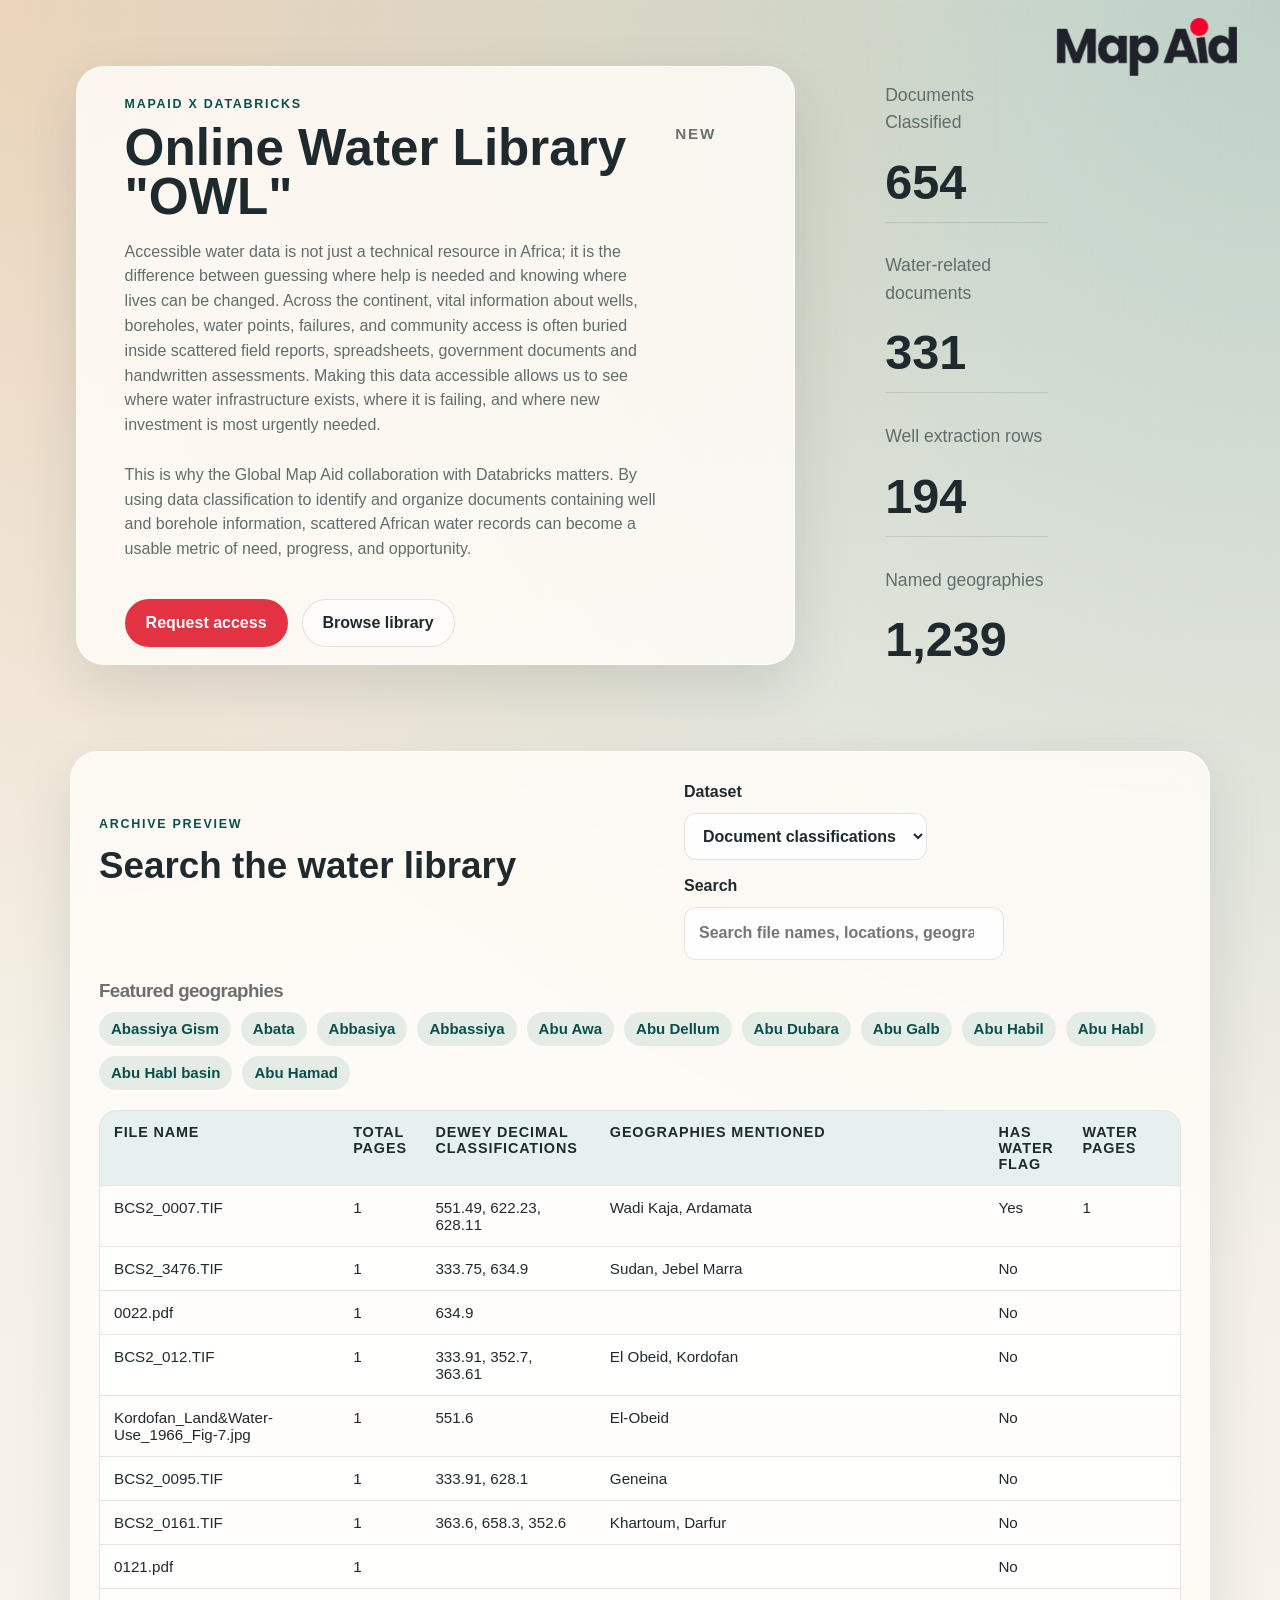
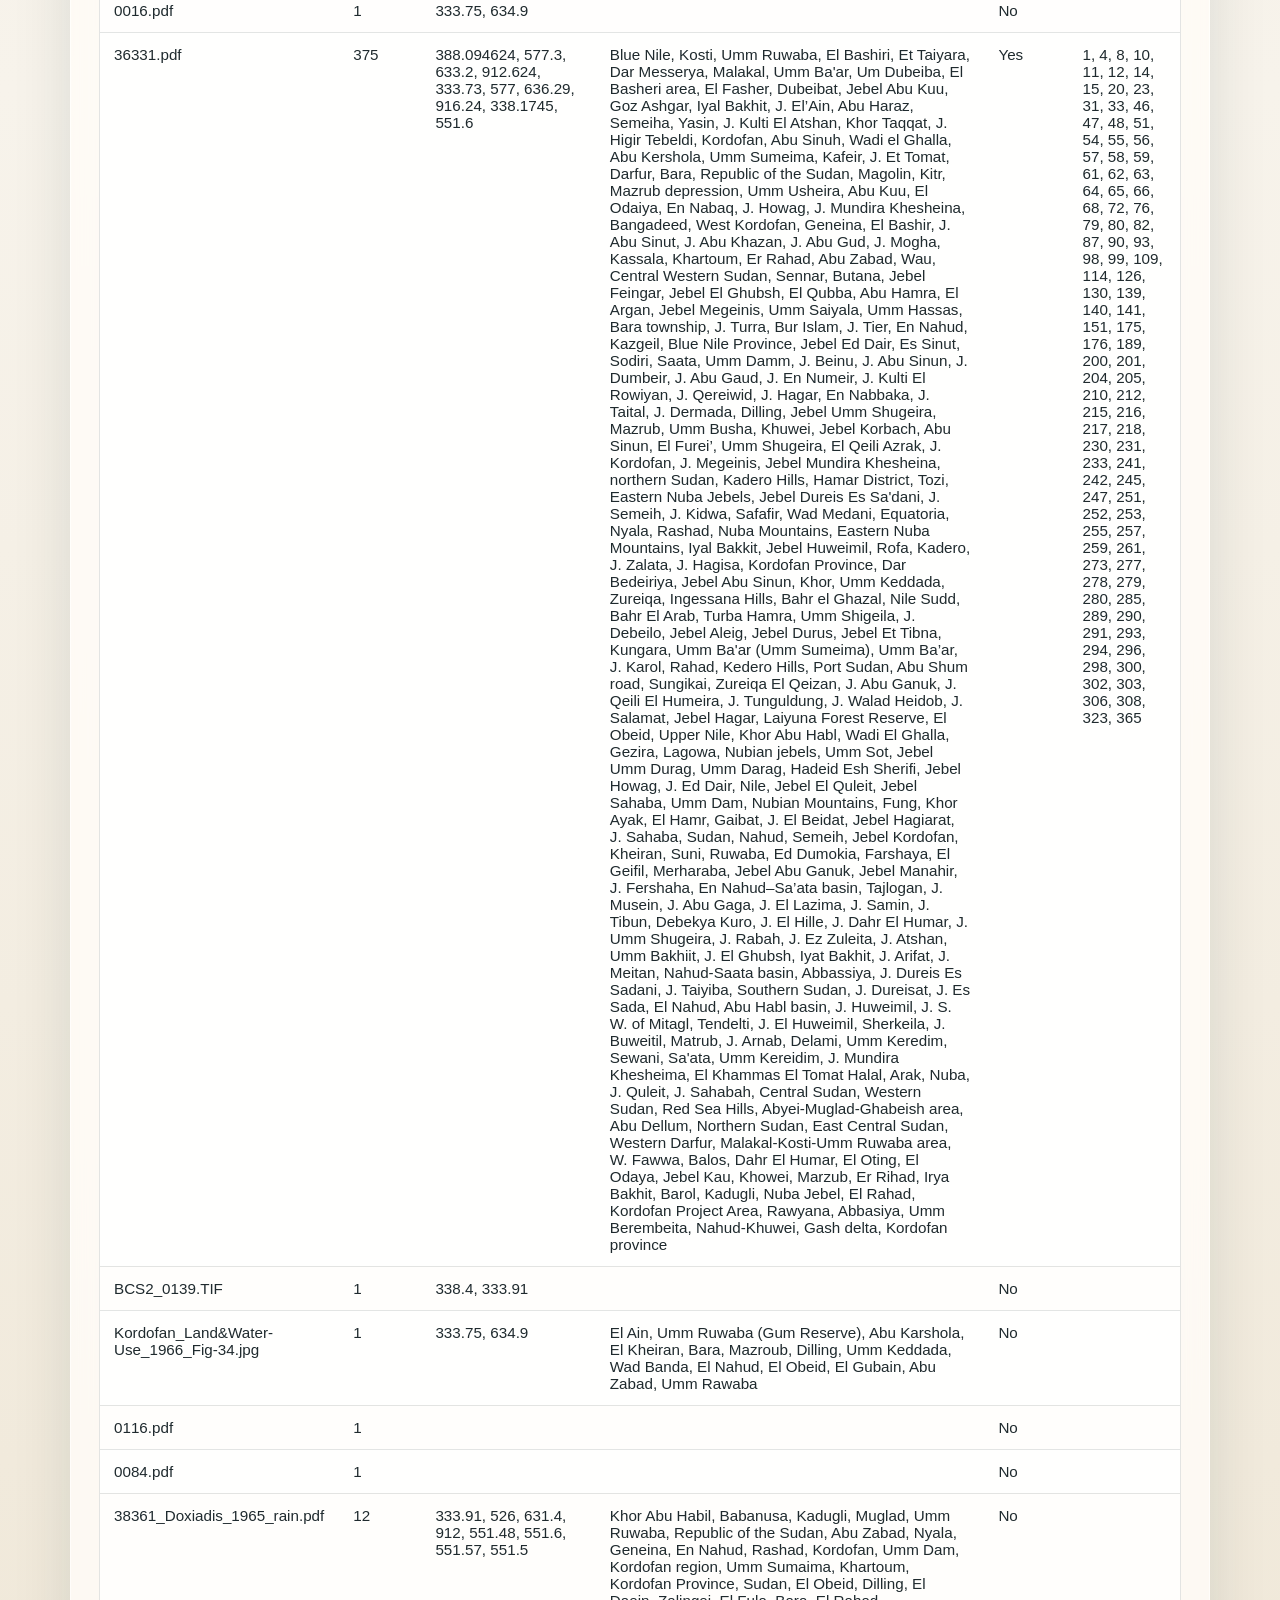
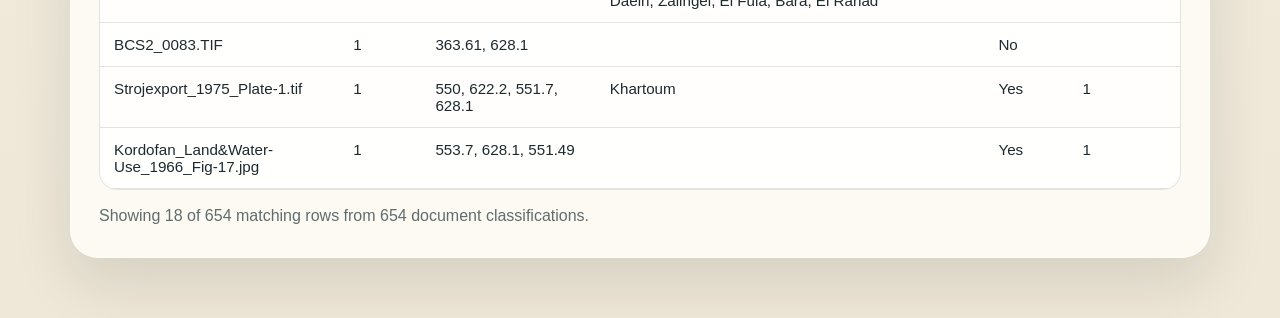
==== index.html @ 9c8ec274 "Add OWL web library site files Front end pages, scripts, styles, and archive data for the MapAid Onl" ====
<!DOCTYPE html>
<html lang="en">
  <head>
    <meta charset="UTF-8" />
    <meta name="viewport" content="width=device-width, initial-scale=1.0" />
    <title>MapAid Online Water Library</title>
    <link rel="stylesheet" href="styles.css" />
  </head>
  <body>
    <a href="https://www.globalmapaid.org/"> <img class="page-logo" src="assets/mapaid-logo.png" alt="MapAid logo"/> </a>
    <div class="page-shell">
      <header class="hero">
        <div class="hero-copy">
          <p class="eyebrow">MapAid x Databricks</p>
          <div class="title-row">
            <h1>Online Water Library "OWL"</h1>
            <span class="new-badge">NEW</span>
          </div>
          <p class="hero-text">
            Accessible water data is not just a technical resource in Africa; it is the difference between guessing where help is needed and knowing where lives can be changed. Across the continent, vital information about wells, boreholes, water points, failures, and community access is often buried inside scattered field reports, spreadsheets, government documents and handwritten assessments. Making this data accessible allows us to see where water infrastructure exists, where it is failing, and where new investment is most urgently needed.
            <br> </br>
            This is why the Global Map Aid collaboration with Databricks matters. By using data classification to identify and organize documents containing well and borehole information, scattered African water records can become a usable metric of need, progress, and opportunity.
          </p>
          <div class="hero-actions">
            <a class="button primary" href="access.html">Request access</a>
            <a class="button ghost" href="#library">Browse library</a>
          </div>
        </div>


        <aside class="hero-card">
          <article class="hero-stat">
            <p class="stat-label">Documents Classified</p>
            <h2 id="document-count">-</h2>
          </article>
          <hr class="hero-divider" />
          <article class="hero-stat">
            <p class="stat-label">Water-related documents</p>
            <h2 id="water-document-count">-</h2>
          </article>
          <hr class="hero-divider" />
          <article class="hero-stat">
            <p class="stat-label">Well extraction rows</p>
            <h2 id="well-count">-</h2>
          </article>
          <hr class="hero-divider" /> 
          <article class="hero-stat">
            <p class="stat-label">Named geographies</p>
            <h2 id="geography-count">-</h2>
          </article>
        </aside>
      </header>

      <main>
        <section class="panel library-panel" id="library">
          <div class="library-header">
            <div class="section-heading">
              <p class="eyebrow">Archive preview</p>
              <h2>Search the water library</h2>
            </div>
            <div class="toolbar">
              <label>
                Dataset
                <select id="dataset-select">
                  <option value="documents">Document classifications</option>
                  <option value="wells">Well extractions</option>
                </select>
              </label>
              <label class="search-field">
                Search
                <input type="search" id="table-search" placeholder="Search file names, locations, geographies..." />
              </label>
            </div>
          </div>

          <div class="tag-groups">
            <div>
              <h3>Featured geographies</h3>
              <div class="tag-list" id="featured-geographies"></div>
            </div>
          </div>

          <div class="table-frame">
            <table>
              <thead id="table-head"></thead>
              <tbody id="table-body"></tbody>
            </table>
          </div>
          <p class="table-note" id="table-note"></p>
        </section>
      </main>
    </div>

    <script src="web-data/archive-data.js"></script>
    <script src="app.js"></script>
  </body>
  </html>
---- styles.css ----
:root {
  --bg: #f4efe6;
  --bg-soft: #fbf8f1;
  --ink: #1f2a2e;
  --muted: #5f6d6d;
  --line: rgba(31, 42, 46, 0.12);
  --accent: #0f766e;
  --accent-strong: #0b4f4a;
  --accent-warm: #d68c45;
  --panel: rgba(255, 252, 247, 0.86);
  --shadow: 0 24px 60px rgba(18, 40, 38, 0.12);
  --radius-lg: 28px;
  --radius-md: 18px;
  --radius-sm: 12px;
}

* {
  box-sizing: border-box;
}

html {
  scroll-behavior: smooth;
}

body {
  margin: 0;
  min-height: 100vh;
  color: var(--ink);
  background:
    radial-gradient(circle at top left, rgba(214, 140, 69, 0.24), transparent 28%),
    radial-gradient(circle at top right, rgba(15, 118, 110, 0.22), transparent 34%),
    linear-gradient(180deg, #f0eadf 0%, #f7f3eb 48%, #efe7d7 100%);
  font-family: "Avenir Next", "Segoe UI", sans-serif;
}

body::before {
  content: "";
  position: fixed;
  inset: 0;
  pointer-events: none;
  background-image:
    linear-gradient(rgba(255, 255, 255, 0.15) 1px, transparent 1px),
    linear-gradient(90deg, rgba(255, 255, 255, 0.15) 1px, transparent 1px);
  background-size: 32px 32px;
  opacity: 0.3;
}

.page-shell {
  position: relative;
  width: min(1180px, calc(100% - 32px));
  margin: 40px auto;
  padding: 20px 20px;
}

.page-logo {
  position: absolute;
  top: 18px;
  right: 43.4px;
  width: min(180px, 19vw);
  height: auto;
}

main {
  margin-top: 12px;
}

.hero,
.library-panel {
  animation: rise 0.7s ease both;
}

.hero {
  display: grid;
  grid-template-columns: 1.54fr 0.76fr;
  grid-template-rows: 90%;
  gap: 48px;
  align-items: stretch;
}

.hero-copy,
.hero-card,
.panel,
.stat-card {
  background: var(--panel);
  backdrop-filter: blur(14px);
  border: 1px solid rgba(255, 255, 255, 0.6);
  box-shadow: var(--shadow);
}

.hero-copy {
  margin:6px;
  padding: 28px 30px;
  padding-left: calc(38px + 0.6rem);
  border-radius: var(--radius-lg);
}

.hero-card {
  background: none;
  border: none;
  outline: none;
  box-shadow: none;
  padding: 26px 36px;
  align-self: center;
  display: flex;
  flex-direction: column;
  justify-content: center;
  gap: 0;
  width: 65%;
  height: 65%;
}

.eyebrow {
  margin: 0 0 10px;
  color: var(--accent-strong);
  text-transform: uppercase;
  letter-spacing: 0.14em;
  font-size: 0.78rem;
  font-weight: 700;
}


h3 {
  font-family: Georgia, "Times New Roman", serif;
  letter-spacing: -0.03em;
}

h1 {
  margin: 0;
  font-family: Geometric, "Poppins", "Avenir Next", "Segoe UI", sans-serif;
  font-size: clamp(2.8rem, 4vw, 4.5rem);
  line-height: 0.95;
}

.title-row {
  position: relative;
  display: inline-block;
  padding-right: 96px;
}

.new-badge {
  position: absolute;
  top: -2px;
  right: 7.5%;
  color: #6c6f71;
  font-size: 0.95rem;
  font-weight: 800;
  letter-spacing: 0.12em;
  animation: new-badge-flash 1.5s steps(1, end) infinite;
}

h2 {
  font-family: Geometric, "Poppins", "Avenir Next", "Segoe UI", sans-serif;
  margin: 0;
  font-size: clamp(1.4rem, 2vw, 2.2rem);
}

h3 {
  font-family: Geometric, "Poppins Light", "Avenir Next", "Segoe UI", sans-serif;
  margin: 0 0 10px;
  font-size: 1.17rem;
  color: #6c6f71;
}

.hero-text,
.panel-text,
.table-note,
label,
input,
textarea,
select,
button,
small,
span,
p,
li {
  font-size: 1rem;
  line-height: 1.55;
}

.hero-text {
  max-width: 60ch;
  color: var(--muted);
  margin: 18px 0 0;
}

.hero-actions {
  display: flex;
  gap: 14px;
  margin-top: 37px;
  flex-wrap: wrap;
}

.button {
  display: inline-flex;
  align-items: center;
  justify-content: center;
  min-height: 48px;
  padding: 0 20px;
  border-radius: 999px;
  border: 1px solid transparent;
  text-decoration: none;
  font-weight: 700;
  transition: transform 180ms ease, background 180ms ease, border-color 180ms ease;
  cursor: pointer;
}

.button:hover {
  transform: translateY(-1px);
}

.button.primary {
  background: #e33241;
  color: white;
}

.button.ghost {
  border-color: var(--line);
  color: var(--ink);
  background: rgba(255, 255, 255, 0.55);
}

.button.wide {
  width: 100%;
}

.hero-stat {
  padding: 12px 0;
}

.hero-stat h2 {
  display: block;
  margin-top: 6px;
  font-size: clamp(1.8rem, 3.8vw, 3.2rem);
  font-family: Geometric, "Poppins", "Avenir Next", "Segoe UI", sans-serif;
}

.stat-label {
  color: var(--muted);
  font-size: 1.1rem;
}

.hero-divider {
  width: 100%;
  margin: 0;
  border: 0;
  border-top: 1px solid var(--line);
}

.panel {
  padding: 28px;
  border-radius: var(--radius-lg);
}

.section-heading {
  margin-top: 35px;
}

.section-heading h2 {
  font-size: clamp(1.5rem, 2.9vw, 2.3rem);
}

.permission-form {
  display: grid;
  gap: 14px;
}

.permission-form label,
.toolbar label {
  display: grid;
  gap: 8px;
  font-weight: 600;
}

input,
textarea,
select {
  width: 100%;
  border: 1px solid var(--line);
  border-radius: var(--radius-sm);
  padding: 13px 14px;
  background: rgba(255, 255, 255, 0.9);
  color: var(--ink);
  font: inherit;
}

textarea {
  resize: vertical;
}

.checkbox-row {
  grid-template-columns: auto 1fr;
  align-items: start;
}

.checkbox-row input {
  width: 18px;
  height: 18px;
  margin-top: 4px;
}

.status-message {
  min-height: 1.5em;
  margin: 0;
  color: var(--accent-strong);
  font-weight: 600;
}

.library-header {
  display: flex;
  align-items: start;
  justify-content: space-between;
  gap: 24px;
  flex-wrap: wrap;
}

.toolbar {
  display: flex;
  gap: 14px;
  flex-wrap: wrap;
  margin-top: 0;
}

.search-field {
  min-width: min(320px, 100%);
}

.tag-groups {
  display: grid;
  grid-template-columns: 1fr;
  gap: 18px;
  margin: 20px 0;
}

.tag-list {
  display: flex;
  gap: 10px;
  flex-wrap: wrap;
}

.tag-list span {
  display: inline-flex;
  align-items: center;
  min-height: 34px;
  padding: 0 12px;
  border-radius: 999px;
  background: rgba(15, 118, 110, 0.1);
  color: var(--accent-strong);
  font-size: 0.94rem;
  font-weight: 700;
}

.table-frame {
  overflow: auto;
  border: 1px solid var(--line);
  border-radius: 18px;
  background: rgba(255, 255, 255, 0.74);
}

table {
  width: 100%;
  border-collapse: collapse;
  min-width: 860px;
}

thead {
  background: rgba(15, 118, 110, 0.1);
}

th,
td {
  padding: 13px 14px;
  text-align: left;
  border-bottom: 1px solid var(--line);
  vertical-align: top;
}

th {
  font-size: 0.9rem;
  text-transform: uppercase;
  letter-spacing: 0.06em;
}

td {
  font-size: 0.95rem;
}

tbody tr:nth-child(even) {
  background: rgba(255, 255, 255, 0.42);
}

.table-note {
  margin: 14px 0 0;
  color: var(--muted);
}

.access-shell {
  width: min(820px, calc(100% - 32px));
}

.access-header,
.access-main .panel {
  animation: rise 0.7s ease both;
}

.access-header {
  display: grid;
  gap: 10px;
}

.access-title {
  font-size: clamp(2.2rem, 4.8vw, 3.8rem);
}

.access-text {
  margin: 0;
}

.back-link {
  color: var(--accent-strong);
  font-weight: 700;
  text-decoration: none;
}

.back-link:hover {
  text-decoration: underline;
}

@keyframes rise {
  from {
    opacity: 0;
    transform: translateY(18px);
  }
  to {
    opacity: 1;
    transform: translateY(0);
  }
}

@keyframes new-badge-flash {
  0%,
  49% {
    opacity: 1;
  }
  50%,
  100% {
    opacity: 0;
  }
}

@media (max-width: 960px) {
  .hero,
  .tag-groups {
    grid-template-columns: 1fr;
  }

  .hero-copy,
  .hero-card,
  .panel,
  .stat-card {
    padding: 24px;
  }

  h1 {
    font-size: clamp(2.4rem, 10vw, 4rem);
  }

  .title-row {
    display: block;
    padding-right: 0;
    padding-top: 22px;
  }

  .new-badge {
    top: 0;
    left: 0;
    right: auto;
  }

  .hero-card {
    width: auto;
    height: auto;
  }

  .page-logo {
    position: static;
    display: block;
    width: min(150px, 38vw);
    margin: 0 25px 18px auto;
  }
}

@media (max-width: 640px) {
  .page-shell {
    width: min(100% - 20px, 1180px);
    padding: 18px;

  }

  .toolbar,
  .hero-actions {
    flex-direction: column;
  }

  .search-field {
    min-width: 100%;
  }
}
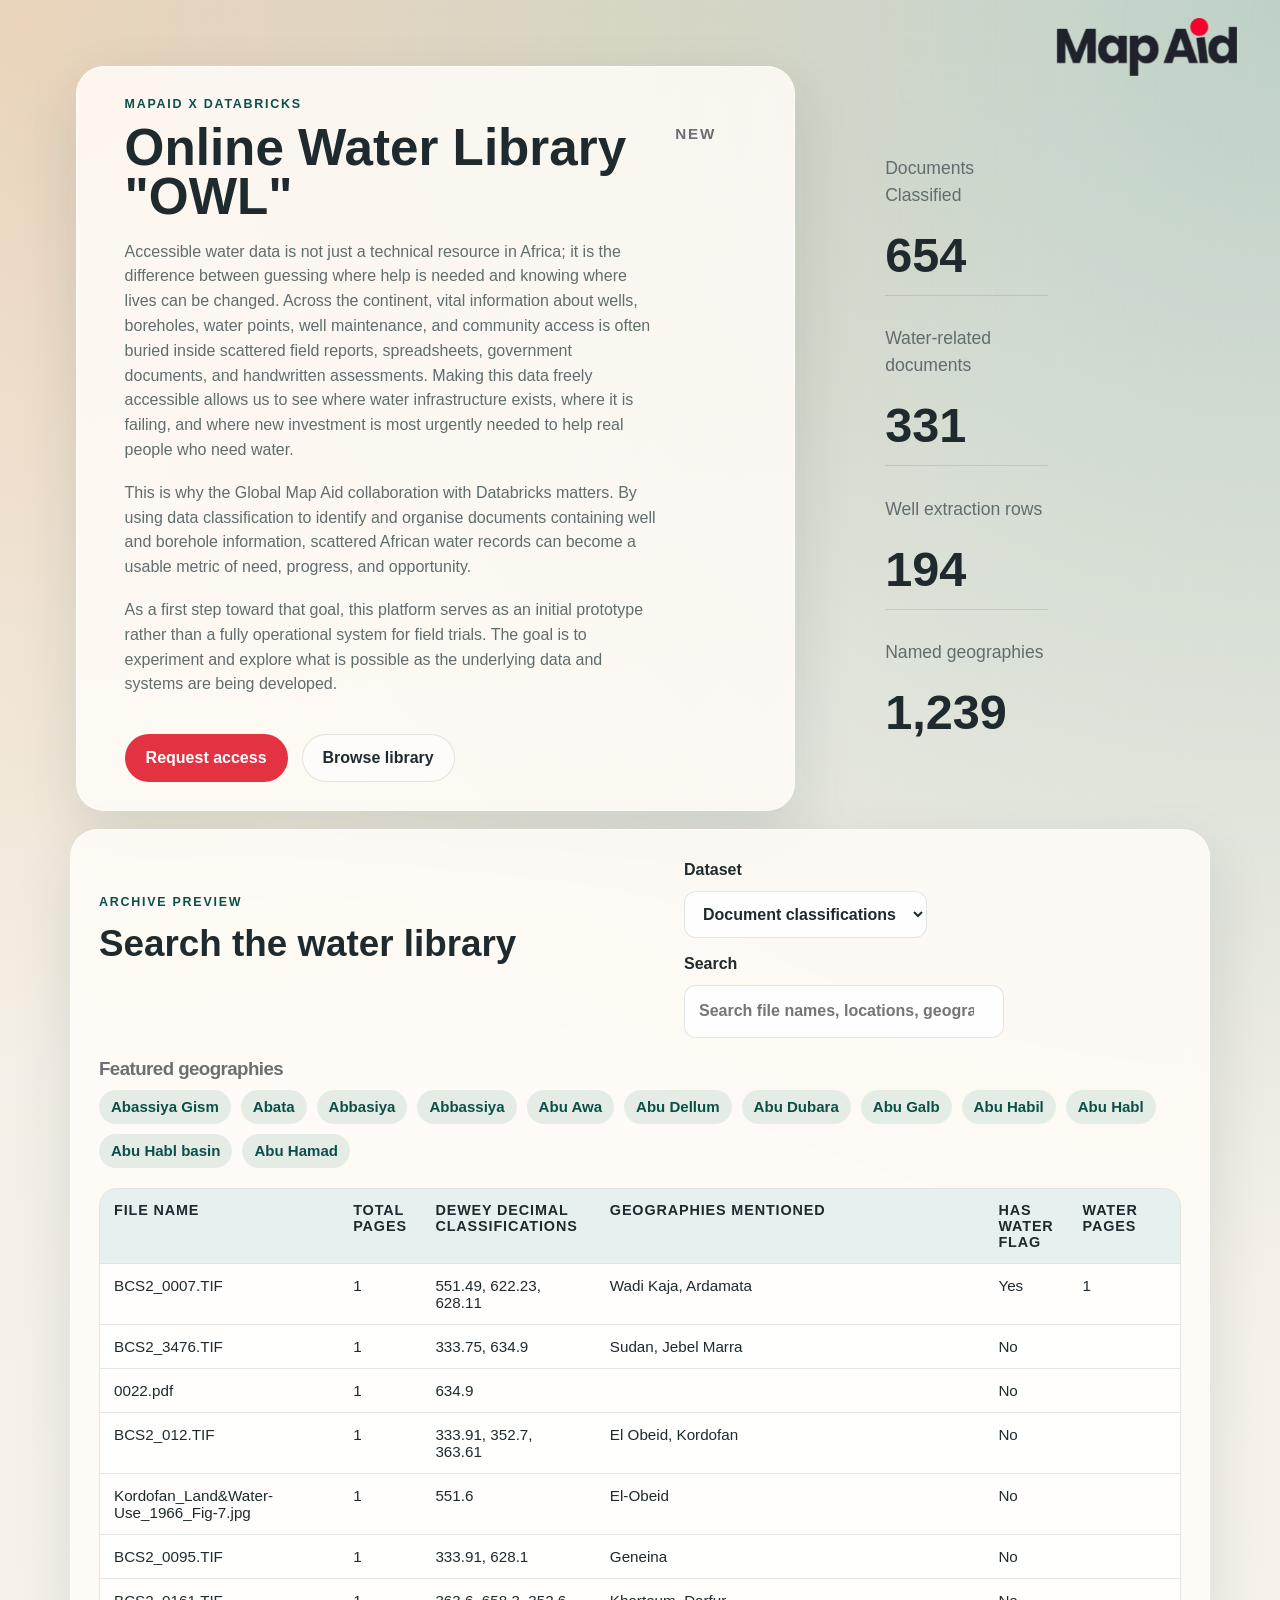
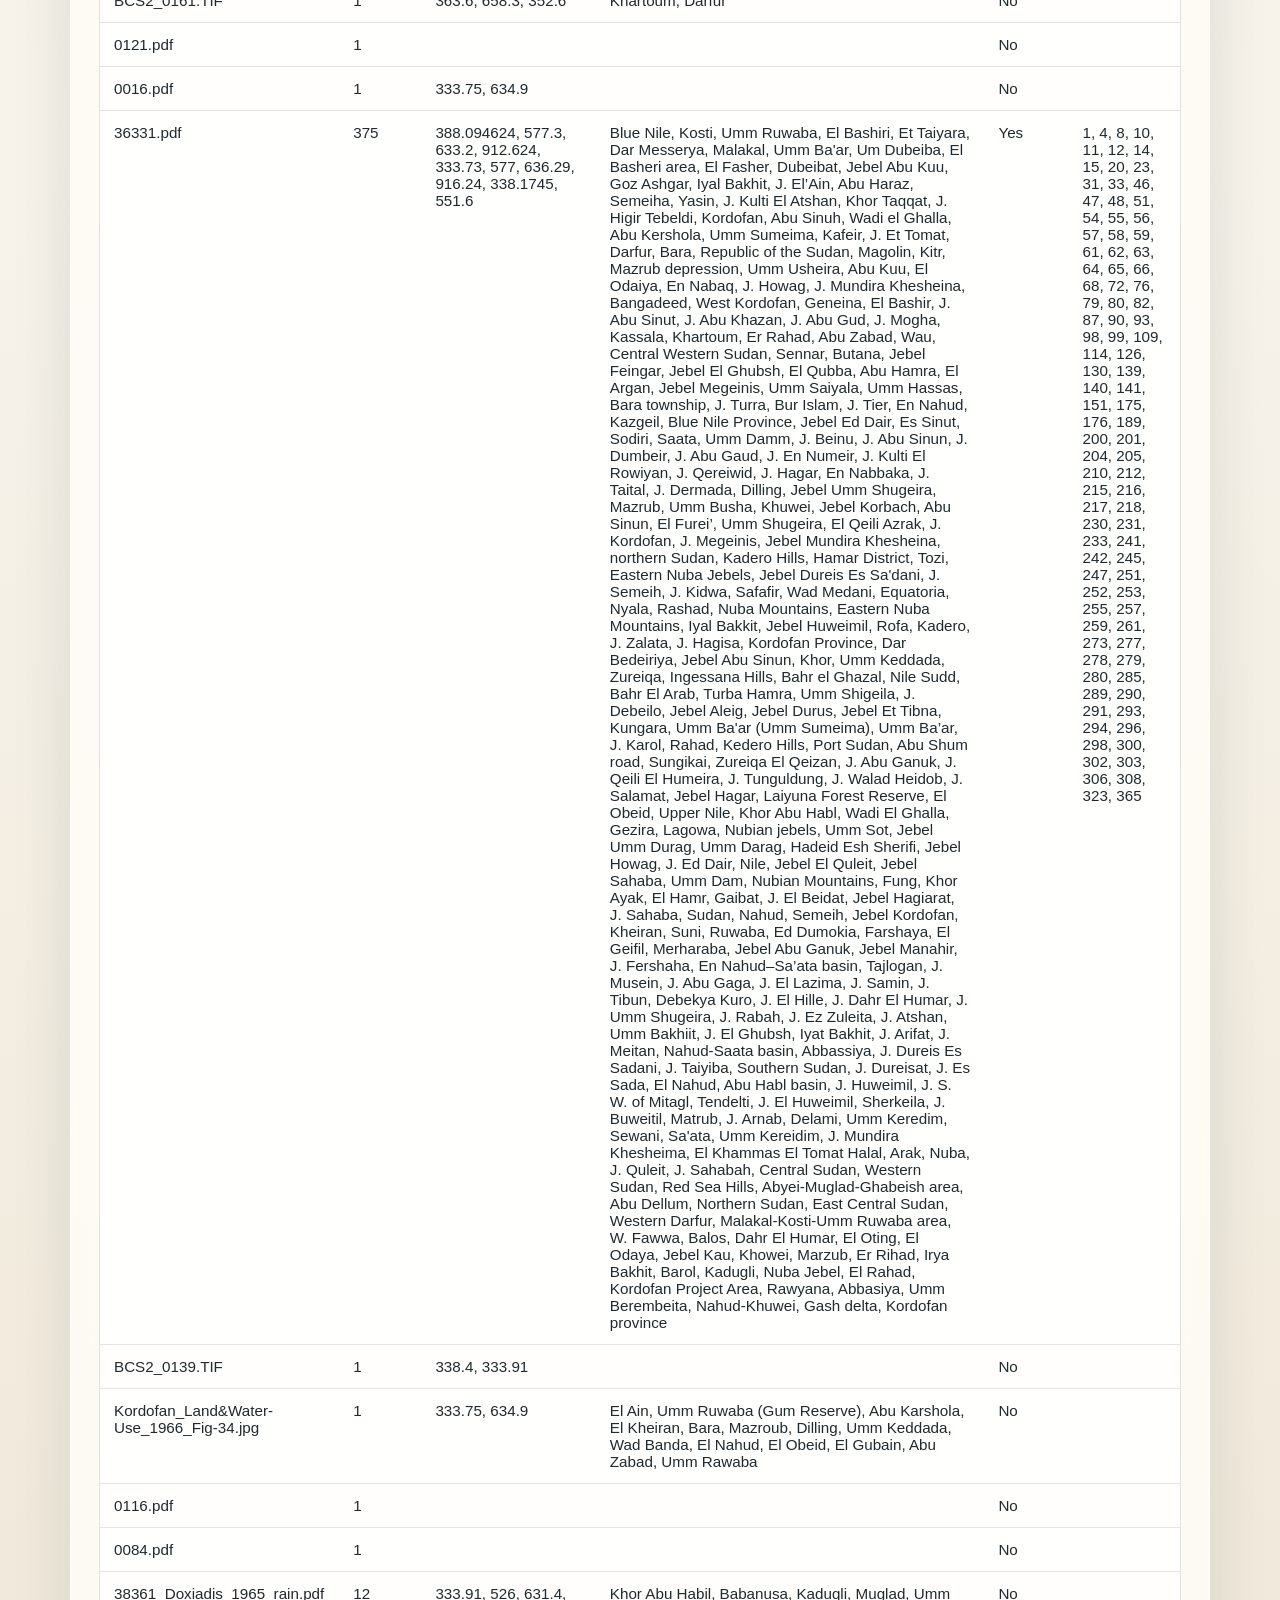
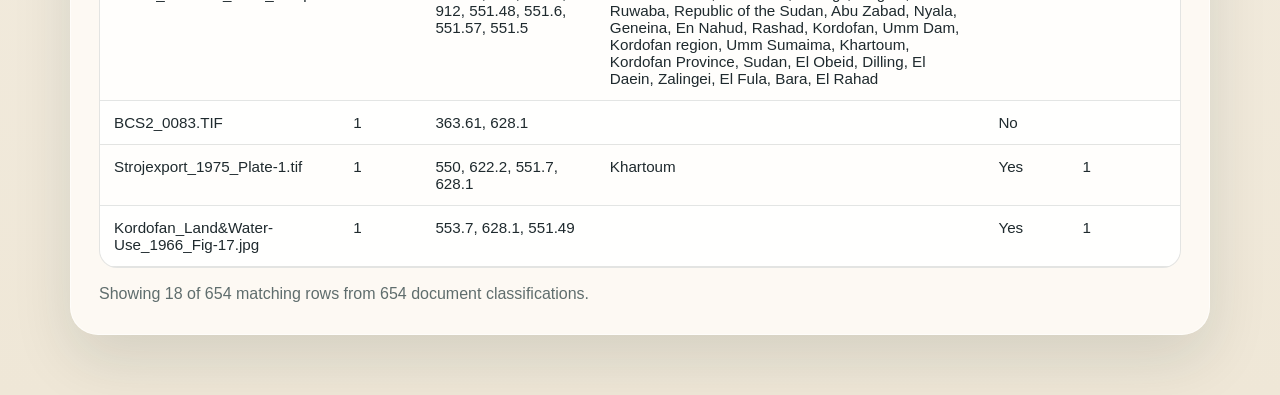
==== commit 6cbef5f4: "Refresh hero copy, fix hero grid rows, and correct CLAUDE.md Hero text now describes the prototype f" ====
--- a/index.html
+++ b/index.html
@@ -17,9 +17,13 @@
             <span class="new-badge">NEW</span>
           </div>
           <p class="hero-text">
-            Accessible water data is not just a technical resource in Africa; it is the difference between guessing where help is needed and knowing where lives can be changed. Across the continent, vital information about wells, boreholes, water points, failures, and community access is often buried inside scattered field reports, spreadsheets, government documents and handwritten assessments. Making this data accessible allows us to see where water infrastructure exists, where it is failing, and where new investment is most urgently needed.
-            <br> </br>
-            This is why the Global Map Aid collaboration with Databricks matters. By using data classification to identify and organize documents containing well and borehole information, scattered African water records can become a usable metric of need, progress, and opportunity.
+            Accessible water data is not just a technical resource in Africa; it is the difference between guessing where help is needed and knowing where lives can be changed. Across the continent, vital information about wells, boreholes, water points, well maintenance, and community access is often buried inside scattered field reports, spreadsheets, government documents, and handwritten assessments. Making this data freely accessible allows us to see where water infrastructure exists, where it is failing, and where new investment is most urgently needed to help real people who need water.
+          </p>
+          <p class="hero-text">
+            This is why the Global Map Aid collaboration with Databricks matters. By using data classification to identify and organise documents containing well and borehole information, scattered African water records can become a usable metric of need, progress, and opportunity.
+          </p>
+          <p class="hero-text">
+            As a first step toward that goal, this platform serves as an initial prototype rather than a fully operational system for field trials. The goal is to experiment and explore what is possible as the underlying data and systems are being developed.
           </p>
           <div class="hero-actions">
             <a class="button primary" href="access.html">Request access</a>
--- a/styles.css
+++ b/styles.css
@@ -72,7 +72,6 @@
 .hero {
   display: grid;
   grid-template-columns: 1.54fr 0.76fr;
-  grid-template-rows: 90%;
   gap: 48px;
   align-items: stretch;
 }
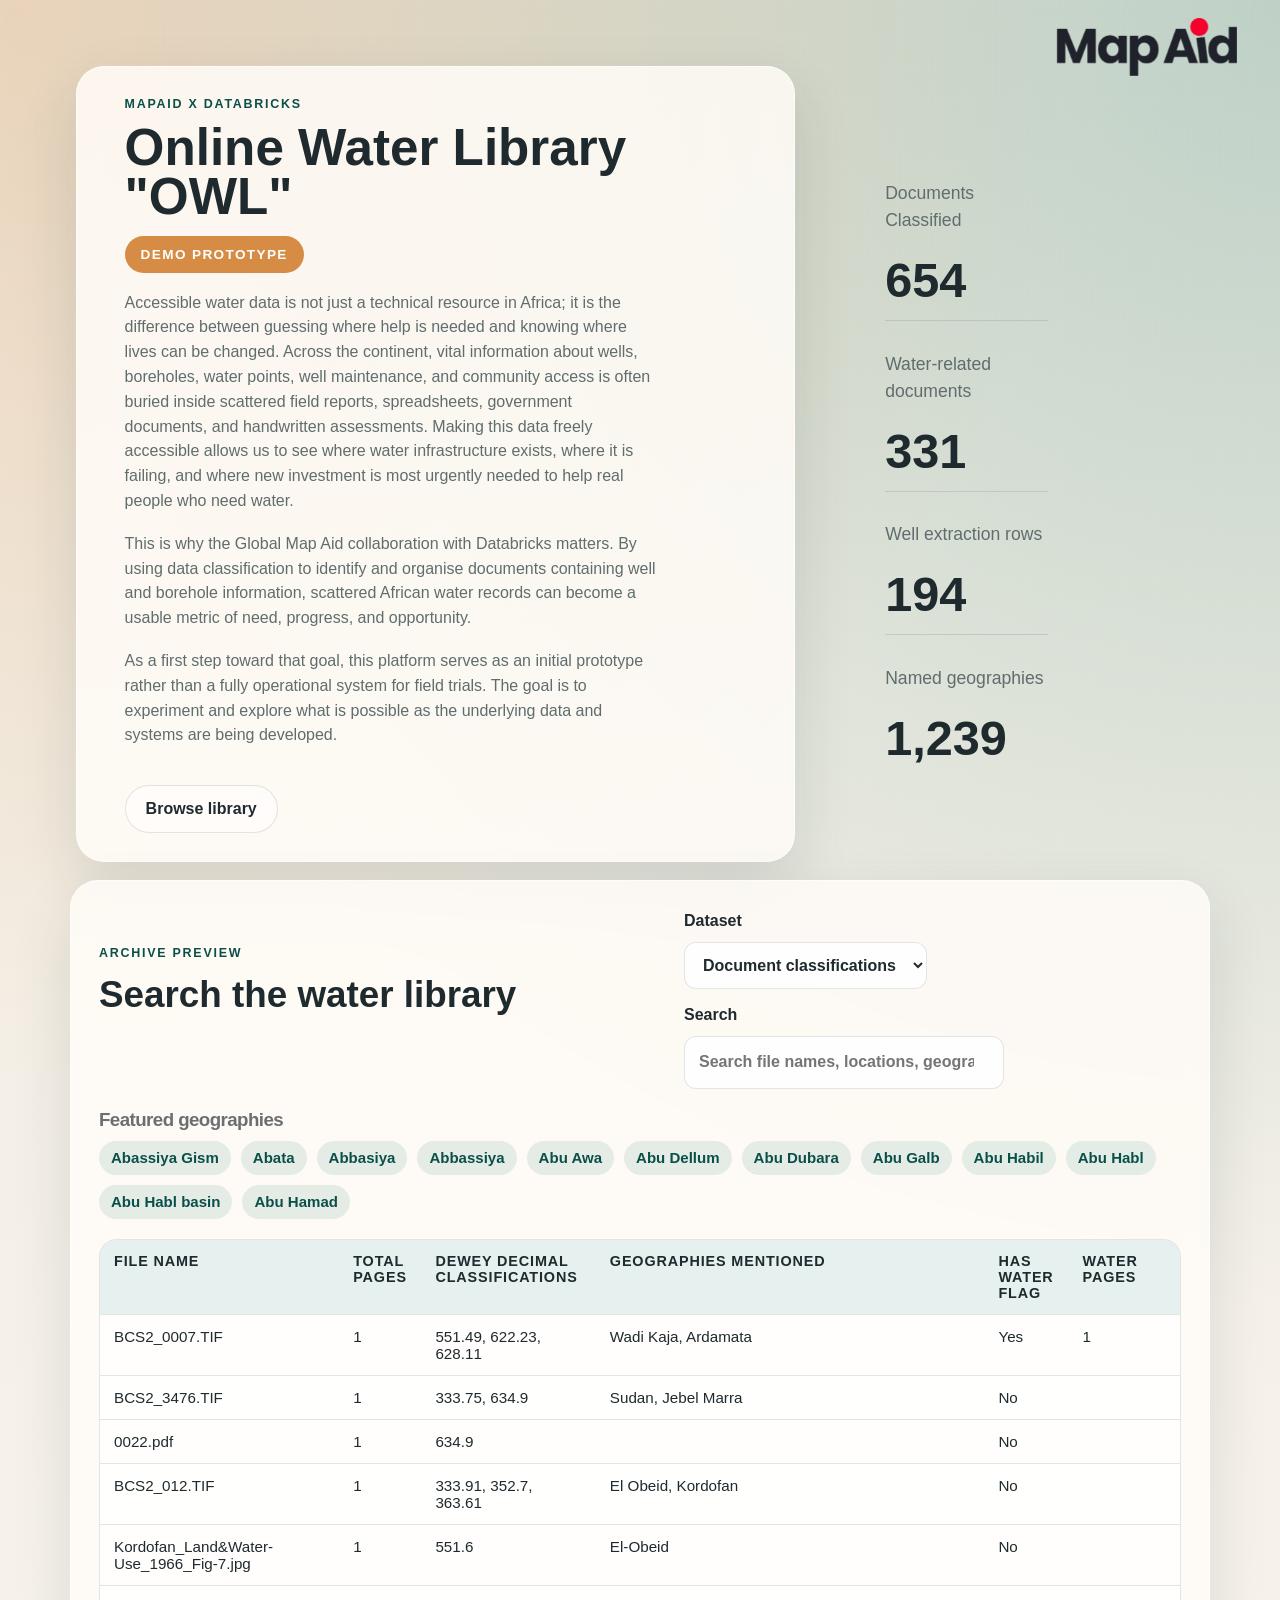
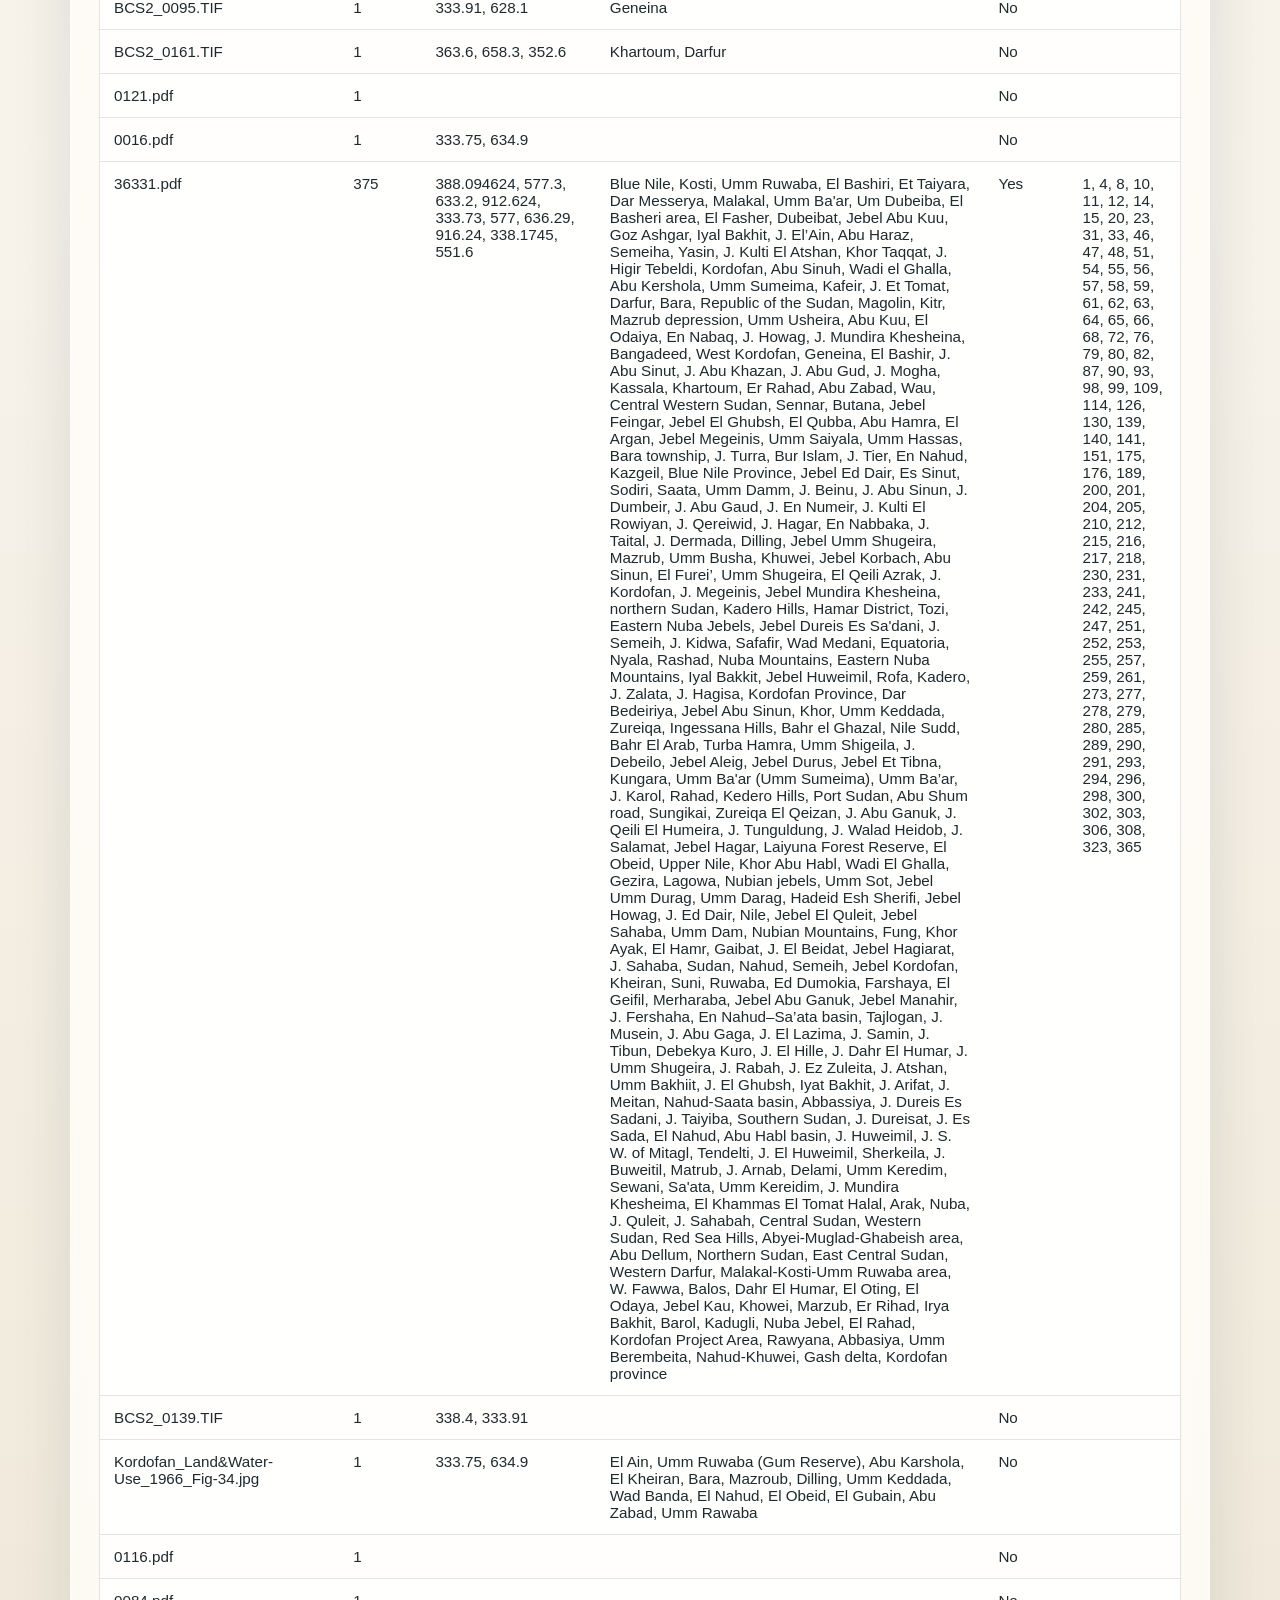
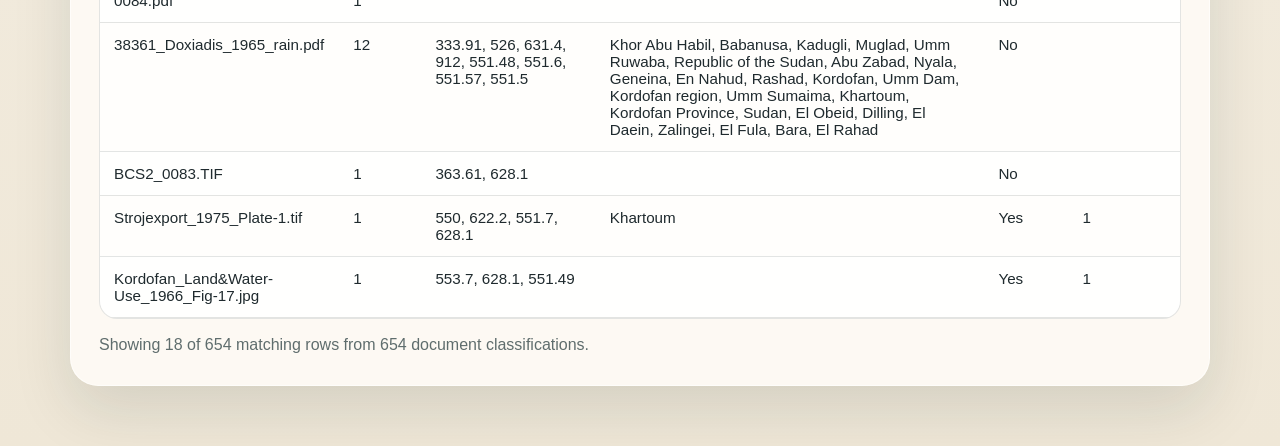
==== commit a433ed80: "Make this an open, expectation-managed demo prototype Swap the flashing "NEW" badge for a static, pr" ====
--- a/index.html
+++ b/index.html
@@ -14,7 +14,7 @@
           <p class="eyebrow">MapAid x Databricks</p>
           <div class="title-row">
             <h1>Online Water Library "OWL"</h1>
-            <span class="new-badge">NEW</span>
+            <span class="new-badge">DEMO PROTOTYPE</span>
           </div>
           <p class="hero-text">
             Accessible water data is not just a technical resource in Africa; it is the difference between guessing where help is needed and knowing where lives can be changed. Across the continent, vital information about wells, boreholes, water points, well maintenance, and community access is often buried inside scattered field reports, spreadsheets, government documents, and handwritten assessments. Making this data freely accessible allows us to see where water infrastructure exists, where it is failing, and where new investment is most urgently needed to help real people who need water.
@@ -26,7 +26,7 @@
             As a first step toward that goal, this platform serves as an initial prototype rather than a fully operational system for field trials. The goal is to experiment and explore what is possible as the underlying data and systems are being developed.
           </p>
           <div class="hero-actions">
-            <a class="button primary" href="access.html">Request access</a>
+            <a class="button primary" style="display: none" href="access.html">Request access</a>
             <a class="button ghost" href="#library">Browse library</a>
           </div>
         </div>
--- a/styles.css
+++ b/styles.css
@@ -131,20 +131,22 @@
 }
 
 .title-row {
-  position: relative;
+  display: inline-flex;
+  align-items: center;
+  flex-wrap: wrap;
+  gap: 14px;
+}
+
+.new-badge {
   display: inline-block;
-  padding-right: 96px;
-}
-
-.new-badge {
-  position: absolute;
-  top: -2px;
-  right: 7.5%;
-  color: #6c6f71;
-  font-size: 0.95rem;
-  font-weight: 800;
-  letter-spacing: 0.12em;
-  animation: new-badge-flash 1.5s steps(1, end) infinite;
+  padding: 8px 16px;
+  border-radius: 999px;
+  background: var(--accent-warm);
+  color: white;
+  font-size: 0.85rem;
+  font-weight: 600;
+  letter-spacing: 0.1em;
+  text-transform: uppercase;
 }
 
 h2 {
@@ -435,17 +437,6 @@
   }
 }
 
-@keyframes new-badge-flash {
-  0%,
-  49% {
-    opacity: 1;
-  }
-  50%,
-  100% {
-    opacity: 0;
-  }
-}
-
 @media (max-width: 960px) {
   .hero,
   .tag-groups {
@@ -463,18 +454,6 @@
     font-size: clamp(2.4rem, 10vw, 4rem);
   }
 
-  .title-row {
-    display: block;
-    padding-right: 0;
-    padding-top: 22px;
-  }
-
-  .new-badge {
-    top: 0;
-    left: 0;
-    right: auto;
-  }
-
   .hero-card {
     width: auto;
     height: auto;
